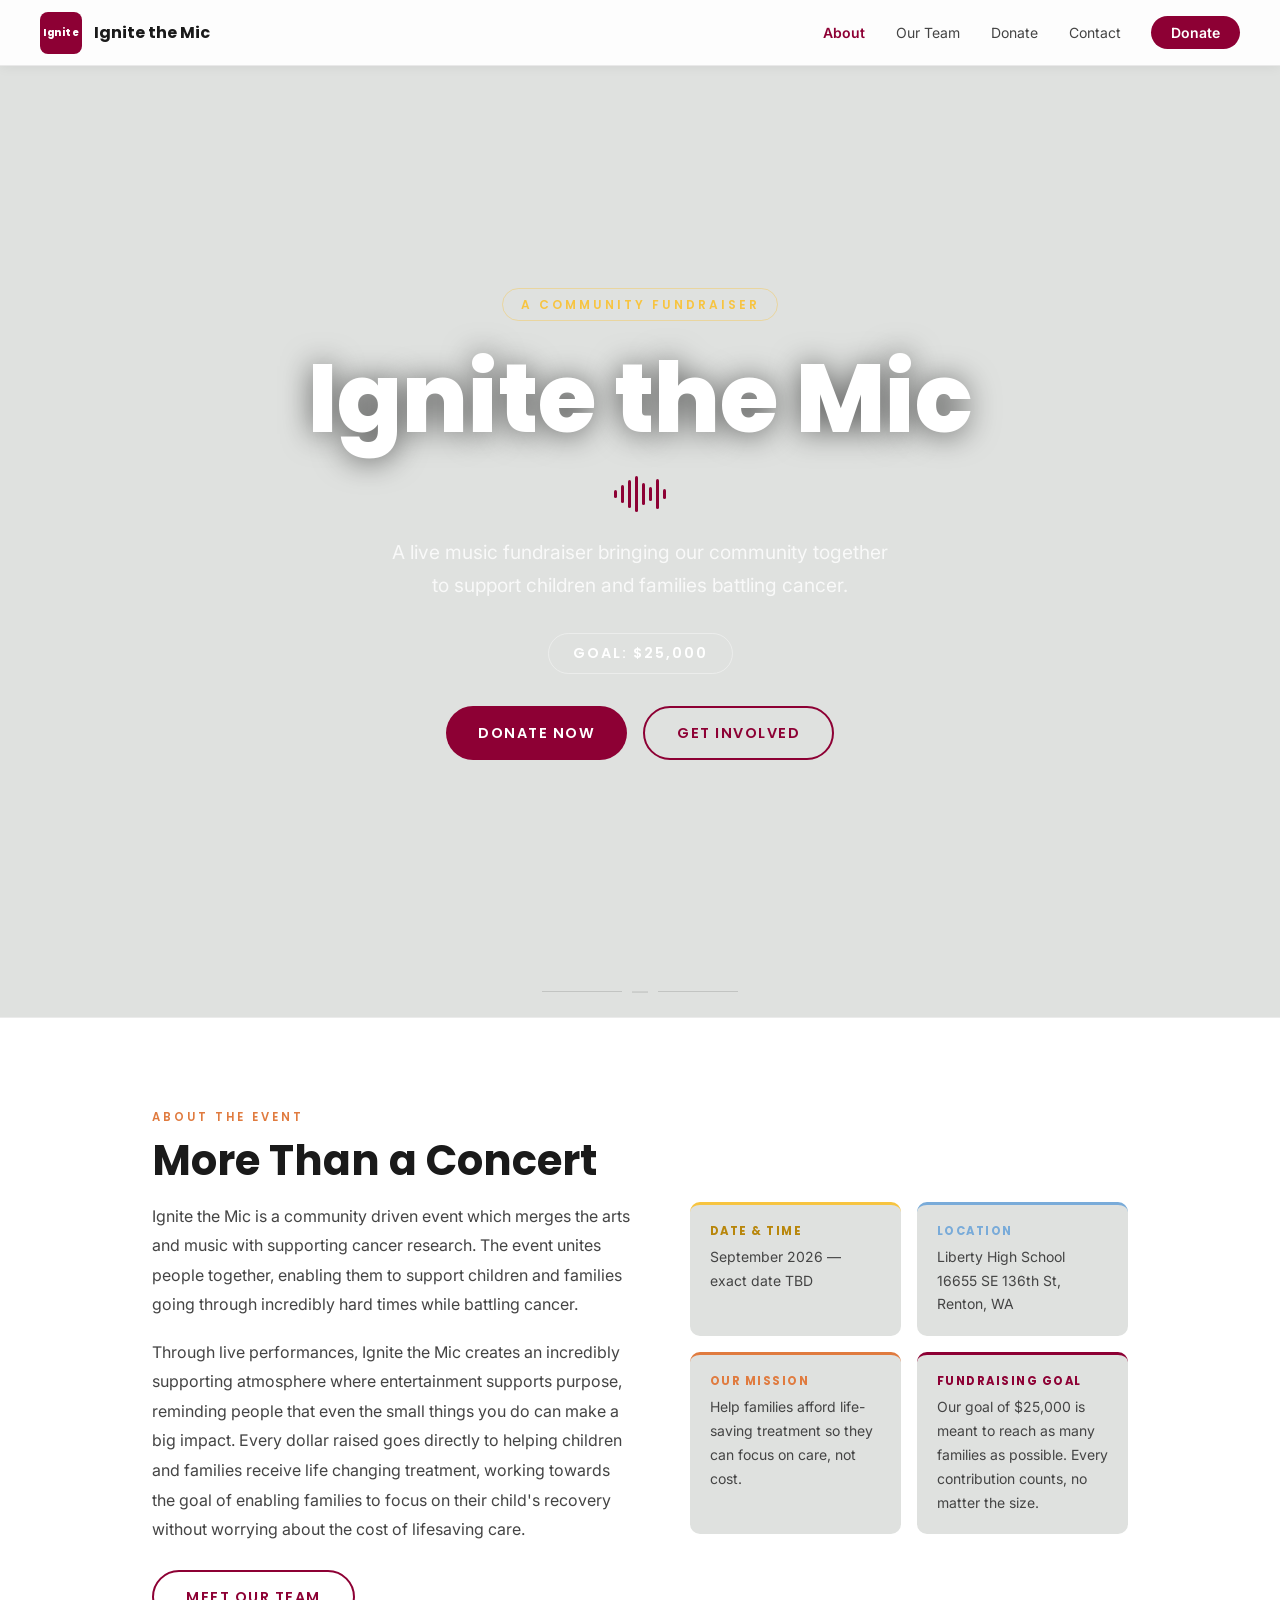
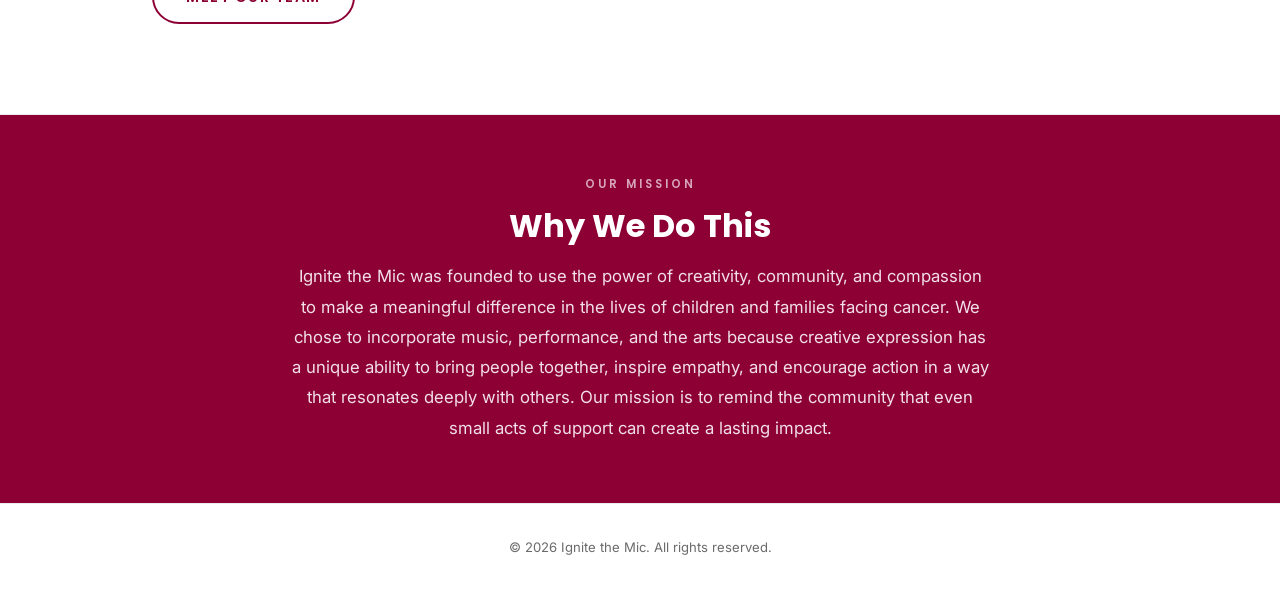
==== index.html @ 47c32784 "new index.html" ====
<!DOCTYPE html>
<html lang="en">
<head>
  <meta charset="UTF-8" />
  <meta name="viewport" content="width=device-width, initial-scale=1.0" />
  <title>Ignite the Mic — A Fundraiser for St. Jude</title>
  <link href="https://fonts.googleapis.com/css2?family=Poppins:wght@400;600;700;800&family=Inter:wght@400;500;600&display=swap" rel="stylesheet" />
  <link rel="stylesheet" href="shared.css" />
  <style>
    #hero {
      position: relative;
      min-height: 100vh;
      display: flex;
      flex-direction: column;
      align-items: center;
      justify-content: center;
      text-align: center;
      padding: 6rem 2rem 5rem;
      overflow: hidden;
    }

    .hero-bg {
      position: absolute;
      inset: 0;
      background:
        linear-gradient(to bottom, rgba(0,0,0,0.52) 0%, rgba(141,0,52,0.15) 50%, rgba(0,0,0,0.88) 100%),
        url('https://images.unsplash.com/photo-1501281668745-f7f57925c3b4?w=1600&q=80') center/cover no-repeat;
      z-index: 0;
    }

    #hero > * { position: relative; z-index: 1; }

    .hero-eyebrow {
      font-size: 0.75rem;
      letter-spacing: 3px;
      text-transform: uppercase;
      color: var(--yellow);
      font-family: 'Poppins', sans-serif;
      font-weight: 600;
      margin-bottom: 1.2rem;
      border: 1px solid rgba(247,196,64,0.4);
      padding: 0.35rem 1.1rem;
      border-radius: 999px;
      display: inline-block;
    }

    #hero h1 {
      font-size: clamp(3rem, 9vw, 6rem);
      font-weight: 800;
      color: #fff;
      margin-bottom: 0.75rem;
      text-shadow: 0 2px 30px rgba(0,0,0,0.6);
    }

    .hero-soundwave {
      display: flex;
      align-items: center;
      justify-content: center;
      gap: 4px;
      margin: 0.5rem auto 1.5rem;
    }

    .hero-soundwave span {
      display: inline-block;
      width: 3px;
      border-radius: 999px;
      background: var(--red);
      animation: wave 1.3s ease-in-out infinite;
    }

    .hero-soundwave span:nth-child(1) { height: 8px; animation-delay: 0s; }
    .hero-soundwave span:nth-child(2) { height: 18px; animation-delay: 0.1s; }
    .hero-soundwave span:nth-child(3) { height: 28px; animation-delay: 0.2s; }
    .hero-soundwave span:nth-child(4) { height: 36px; animation-delay: 0.3s; }
    .hero-soundwave span:nth-child(5) { height: 22px; animation-delay: 0.4s; }
    .hero-soundwave span:nth-child(6) { height: 14px; animation-delay: 0.5s; }
    .hero-soundwave span:nth-child(7) { height: 30px; animation-delay: 0.6s; }
    .hero-soundwave span:nth-child(8) { height: 10px; animation-delay: 0.7s; }

    @keyframes wave {
      0%, 100% { transform: scaleY(1); opacity: 0.6; }
      50% { transform: scaleY(1.7); opacity: 1; }
    }

    .hero-tagline {
      font-size: clamp(1rem, 2.5vw, 1.2rem);
      color: rgba(255,255,255,0.8);
      margin-bottom: 2rem;
      max-width: 500px;
    }

    .hero-goal {
      display: inline-block;
      border: 1.5px solid rgba(255,255,255,0.4);
      color: #fff;
      padding: 0.45rem 1.5rem;
      border-radius: 999px;
      font-size: 0.9rem;
      letter-spacing: 2px;
      text-transform: uppercase;
      font-family: 'Poppins', sans-serif;
      font-weight: 600;
      margin-bottom: 2rem;
    }

    .hero-btns { display: flex; gap: 1rem; justify-content: center; flex-wrap: wrap; }

    /*about section with quic info*/
    #about-wrap {
      background: var(--white);
      border-top: 1px solid var(--card-border);
      border-bottom: 1px solid var(--card-border);
    }

    .about-body {
      display: grid;
      grid-template-columns: 1.1fr 1fr;
      gap: 3.5rem;
      align-items: start;
    }

    .about-text p { color: var(--mid-text); margin-bottom: 1.1rem; line-height: 1.85; }

    .about-cards { display: grid; grid-template-columns: 1fr 1fr; gap: 1rem; }

    .about-card {
      background: var(--grey);
      border-radius: 10px;
      padding: 1.25rem;
      border-top: 3px solid transparent;
      transition: transform 0.2s, box-shadow 0.2s;
    }

    .about-card:hover { transform: translateY(-2px); box-shadow: 0 4px 16px rgba(0,0,0,0.08); }
    .about-card:nth-child(1) { border-top-color: var(--yellow); }
    .about-card:nth-child(2) { border-top-color: var(--blue); }
    .about-card:nth-child(3) { border-top-color: var(--orange); }
    .about-card:nth-child(4) { border-top-color: var(--red); }

    .about-card h3 {
      font-size: 0.72rem;
      text-transform: uppercase;
      letter-spacing: 1.5px;
      margin-bottom: 0.4rem;
      font-family: 'Poppins', sans-serif;
    }

    .about-card:nth-child(1) h3 { color: #b8860b; }
    .about-card:nth-child(2) h3 { color: var(--blue); }
    .about-card:nth-child(3) h3 { color: var(--orange); }
    .about-card:nth-child(4) h3 { color: var(--red); }
    .about-card p { font-size: 0.875rem; color: var(--mid-text); margin: 0; }

    /*quick part with mission*/
    .mission-strip {
      background: var(--red);
      padding: 60px 2rem;
      text-align: center;
    }

    .mission-strip-inner { max-width: 700px; margin: 0 auto; }
    .mission-strip .label { color: rgba(255,255,255,0.65); margin-bottom: 0.75rem; display: block; font-size: 0.72rem; letter-spacing: 3px; text-transform: uppercase; font-family: 'Poppins', sans-serif; font-weight: 600; }
    .mission-strip h2 { color: #fff; font-size: clamp(1.5rem, 3vw, 2rem); margin-bottom: 1rem; }
    .mission-strip p { color: rgba(255,255,255,0.88); font-size: 1.05rem; line-height: 1.8; margin: 0; }

    @media (max-width: 768px) {
      .about-body { grid-template-columns: 1fr; }
      .about-cards { grid-template-columns: 1fr 1fr; }
    }

    @media (prefers-reduced-motion: reduce) {
      .hero-soundwave span { animation: none; }
    }
</style>
</head>
<body>
  <nav>
    <a href="index.html" class="nav-brand">
      <div class="nav-logo-box">Ignite</div>
      <span class="nav-name">Ignite the Mic</span>
    </a>
    <ul class="nav-links">
      <li><a href="index.html" class="active">About</a></li>
      <li><a href="team.html">Our Team</a></li>
      <li><a href="donate.html">Donate</a></li>
      <li><a href="contact.html">Contact</a></li>
      <li><a href="donate.html" class="nav-donate-btn">Donate</a></li>
    </ul>
  </nav>

  <main>
    <section id="hero">
      <div class="hero-bg"></div>
      <div class="hero-eyebrow">A Community Fundraiser</div>
      <h1>Ignite the Mic</h1>
      <div class="hero-soundwave" aria-hidden="true">
        <span></span><span></span><span></span><span></span><span></span><span></span><span></span><span></span>
      </div>
      <p class="hero-tagline">A live music fundraiser bringing our community together to support children and families battling cancer.</p>
      <div class="hero-goal">Goal: $25,000</div>
      <div class="hero-btns">
        <a href="donate.html" class="btn">Donate Now</a>
        <a href="contact.html" class="btn btn-outline">Get Involved</a>
      </div>
    </section>

    <div class="ornament">—</div>

    <div id="about-wrap">
      <div class="section" id="about">
        <div class="section-label" style="color:var(--orange)">About the Event</div>
        <h2>More Than a Concert</h2>
        <div class="about-body">
          <div class="about-text">
            <p>Ignite the Mic is a community driven event which merges the arts and music with supporting cancer research. The event unites people together, enabling them to support children and families going through incredibly hard times while battling cancer.</p>
            <p>Through live performances, Ignite the Mic creates an incredibly supporting atmosphere where entertainment supports purpose, reminding people that even the small things you do can make a big impact. Every dollar raised goes directly to helping children and families receive life changing treatment, working towards the goal of enabling families to focus on their child's recovery without worrying about the cost of lifesaving care.</p>
            <a href="team.html" class="btn btn-outline" style="margin-top:0.5rem">Meet Our Team</a>
          </div>
          <div class="about-cards">
            <div class="about-card">
              <h3>Date &amp; Time</h3>
              <p>September 2026 — exact date TBD</p>
            </div>
            <div class="about-card">
              <h3>Location</h3>
              <p>Liberty High School<br>16655 SE 136th St, Renton, WA</p>
            </div>
            <div class="about-card">
              <h3>Our Mission</h3>
              <p>Help families afford life-saving treatment so they can focus on care, not cost.</p>
            </div>
            <div class="about-card">
              <h3>Fundraising Goal</h3>
              <p>Our goal of $25,000 is meant to reach as many families as possible. Every contribution counts, no matter the size.</p>
            </div>
          </div>
        </div>
      </div>
    </div>

    <div class="mission-strip">
      <div class="mission-strip-inner">
        <span class="label">Our Mission</span>
        <h2>Why We Do This</h2>
        <p>Ignite the Mic was founded to use the power of creativity, community, and compassion to make a meaningful difference in the lives of children and families facing cancer. We chose to incorporate music, performance, and the arts because creative expression has a unique ability to bring people together, inspire empathy, and encourage action in a way that resonates deeply with others. Our mission is to remind the community that even small acts of support can create a lasting impact.</p>
      </div>
    </div>
  </main>

  <footer>
    <p>&copy; 2026 Ignite the Mic. All rights reserved.</p>
  </footer>
</body>
</html>
---- shared.css ----
*, *::before, *::after { box-sizing: border-box; margin: 0; padding: 0; }

:root {
  --red: #8D0034;
  --red-light: #a8003e;
  --orange: #E07B3F;
  --yellow: #F7C440;
  --blue: #79ABD9;
  --grey: #DFE1DF;
  --grey-dark: #c8cac8;
  --grey-darker: #b0b2b0;
  --white: #ffffff;
  --dark-text: #1a1a1a;
  --mid-text: #444444;
  --muted-text: #6b6b6b;
  --card-bg: #ffffff;
  --card-border: rgba(0,0,0,0.08);
  --section-alt: #f0f1f0;
}

html { scroll-behavior: smooth; }

body {
  font-family: 'Inter', sans-serif;
  font-size: 16px;
  line-height: 1.7;
  color: var(--dark-text);
  background: var(--grey);
  min-height: 100vh;
  display: flex;
  flex-direction: column;
}

main { flex: 1; }

a { color: inherit; text-decoration: none; }

h1, h2, h3, h4 {
  font-family: 'Poppins', sans-serif;
  font-weight: 700;
  line-height: 1.2;
  color: var(--dark-text);
}

/* this is for the navigation menu*/
nav {
  position: sticky;
  top: 0;
  z-index: 200;
  background: rgba(255,255,255,0.92);
  backdrop-filter: blur(12px);
  border-bottom: 1px solid var(--card-border);
  padding: 0 2.5rem;
  display: flex;
  align-items: center;
  justify-content: space-between;
  height: 66px;
  box-shadow: 0 1px 12px rgba(0,0,0,0.06);
}

.nav-brand {
  display: flex;
  align-items: center;
  gap: 0.75rem;
  text-decoration: none;
}

.nav-logo-box {
  background: var(--red);
  width: 42px;
  height: 42px;
  border-radius: 8px;
  display: flex;
  align-items: center;
  justify-content: center;
  font-family: 'Poppins', sans-serif;
  font-weight: 800;
  font-size: 0.6rem;
  color: #fff;
  letter-spacing: 0.5px;
  text-align: center;
  line-height: 1.2;
  flex-shrink: 0;
}

.nav-name {
  font-family: 'Poppins', sans-serif;
  font-weight: 700;
  font-size: 1rem;
  color: var(--dark-text);
}

.nav-links {
  list-style: none;
  display: flex;
  align-items: center;
  gap: 0.25rem;
}

.nav-links a {
  font-size: 0.875rem;
  color: var(--mid-text);
  padding: 0.4rem 0.85rem;
  border-radius: 6px;
  transition: color 0.2s, background 0.2s;
  font-family: 'Inter', sans-serif;
}

.nav-links a:hover { color: var(--dark-text); background: rgba(0,0,0,0.05); }
.nav-links a.active { color: var(--red); font-weight: 600; }

.nav-donate-btn {
  background: var(--red) !important;
  color: #fff !important;
  padding: 0.5rem 1.25rem !important;
  border-radius: 999px !important;
  font-weight: 600 !important;
  margin-left: 0.75rem;
  transition: background 0.2s, box-shadow 0.2s !important;
}

.nav-donate-btn:hover {
  background: var(--red-light) !important;
  box-shadow: 0 4px 16px rgba(141,0,52,0.3) !important;
  color: #fff !important;
}

/* ── ORNAMENT ── */
.ornament {
  display: flex;
  align-items: center;
  justify-content: center;
  gap: 0.6rem;
  padding: 0.75rem 0;
  color: var(--grey-darker);
  font-size: 1rem;
  opacity: 0.6;
}

.ornament::before, .ornament::after {
  content: '';
  display: block;
  width: 80px;
  height: 1px;
  background: var(--grey-darker);
}

/*this is for each section*/
.section {
  padding: 90px 2rem;
  max-width: 1040px;
  margin: 0 auto;
}

.section-label {
  font-size: 0.72rem;
  letter-spacing: 3px;
  text-transform: uppercase;
  font-family: 'Poppins', sans-serif;
  font-weight: 600;
  margin-bottom: 0.5rem;
}

.section h2 {
  font-size: clamp(1.9rem, 4vw, 2.6rem);
  color: var(--dark-text);
  margin-bottom: 1rem;
}

.section > p {
  color: var(--muted-text);
  max-width: 660px;
  margin-bottom: 2.5rem;
}

/*for el buttons*/
.btn {
  display: inline-flex;
  align-items: center;
  justify-content: center;
  gap: 0.5rem;
  padding: 0.8rem 2rem;
  background: var(--red);
  color: #fff;
  font-family: 'Poppins', sans-serif;
  font-size: 0.9rem;
  font-weight: 600;
  border: none;
  border-radius: 999px;
  cursor: pointer;
  transition: background 0.2s, box-shadow 0.2s, color 0.2s;
  text-transform: uppercase;
  letter-spacing: 1.5px;
  text-decoration: none;
}

.btn:hover {
  background: var(--red-light);
  box-shadow: 0 4px 20px rgba(141,0,52,0.35);
  color: #fff;
}

.btn-outline {
  background: transparent;
  border: 2px solid var(--red);
  color: var(--red);
}

.btn-outline:hover {
  background: var(--red);
  color: #fff;
}

.btn-orange { background: var(--orange); }
.btn-orange:hover { background: #c96a30; box-shadow: 0 4px 16px rgba(224,123,63,0.35); }

/*foot*/
footer {
  text-align: center;
  padding: 2rem;
  font-size: 0.82rem;
  color: var(--muted-text);
  border-top: 1px solid var(--card-border);
  background: var(--white);
}

/*non-home pages*/
.page-hero {
  padding: 70px 2rem 60px;
  text-align: center;
  border-bottom: 1px solid var(--card-border);
  background: var(--white);
  position: relative;
  overflow: hidden;
}

.page-hero::before {
  content: '';
  position: absolute;
  inset: 0;
  background: radial-gradient(ellipse at 50% 0%, rgba(141,0,52,0.06) 0%, transparent 70%);
  pointer-events: none;
}

.page-hero h1 {
  font-size: clamp(2rem, 5vw, 3.2rem);
  color: var(--dark-text);
  margin-bottom: 0.6rem;
  position: relative;
}

.page-hero p {
  color: var(--muted-text);
  font-size: 1.05rem;
  position: relative;
}

/*nav when used*/
@media (max-width: 768px) {
  nav { padding: 0 1.25rem; }
  .nav-links li:not(:last-child):not(:nth-last-child(2)) { display: none; }
  .section { padding: 60px 1.25rem; }
}
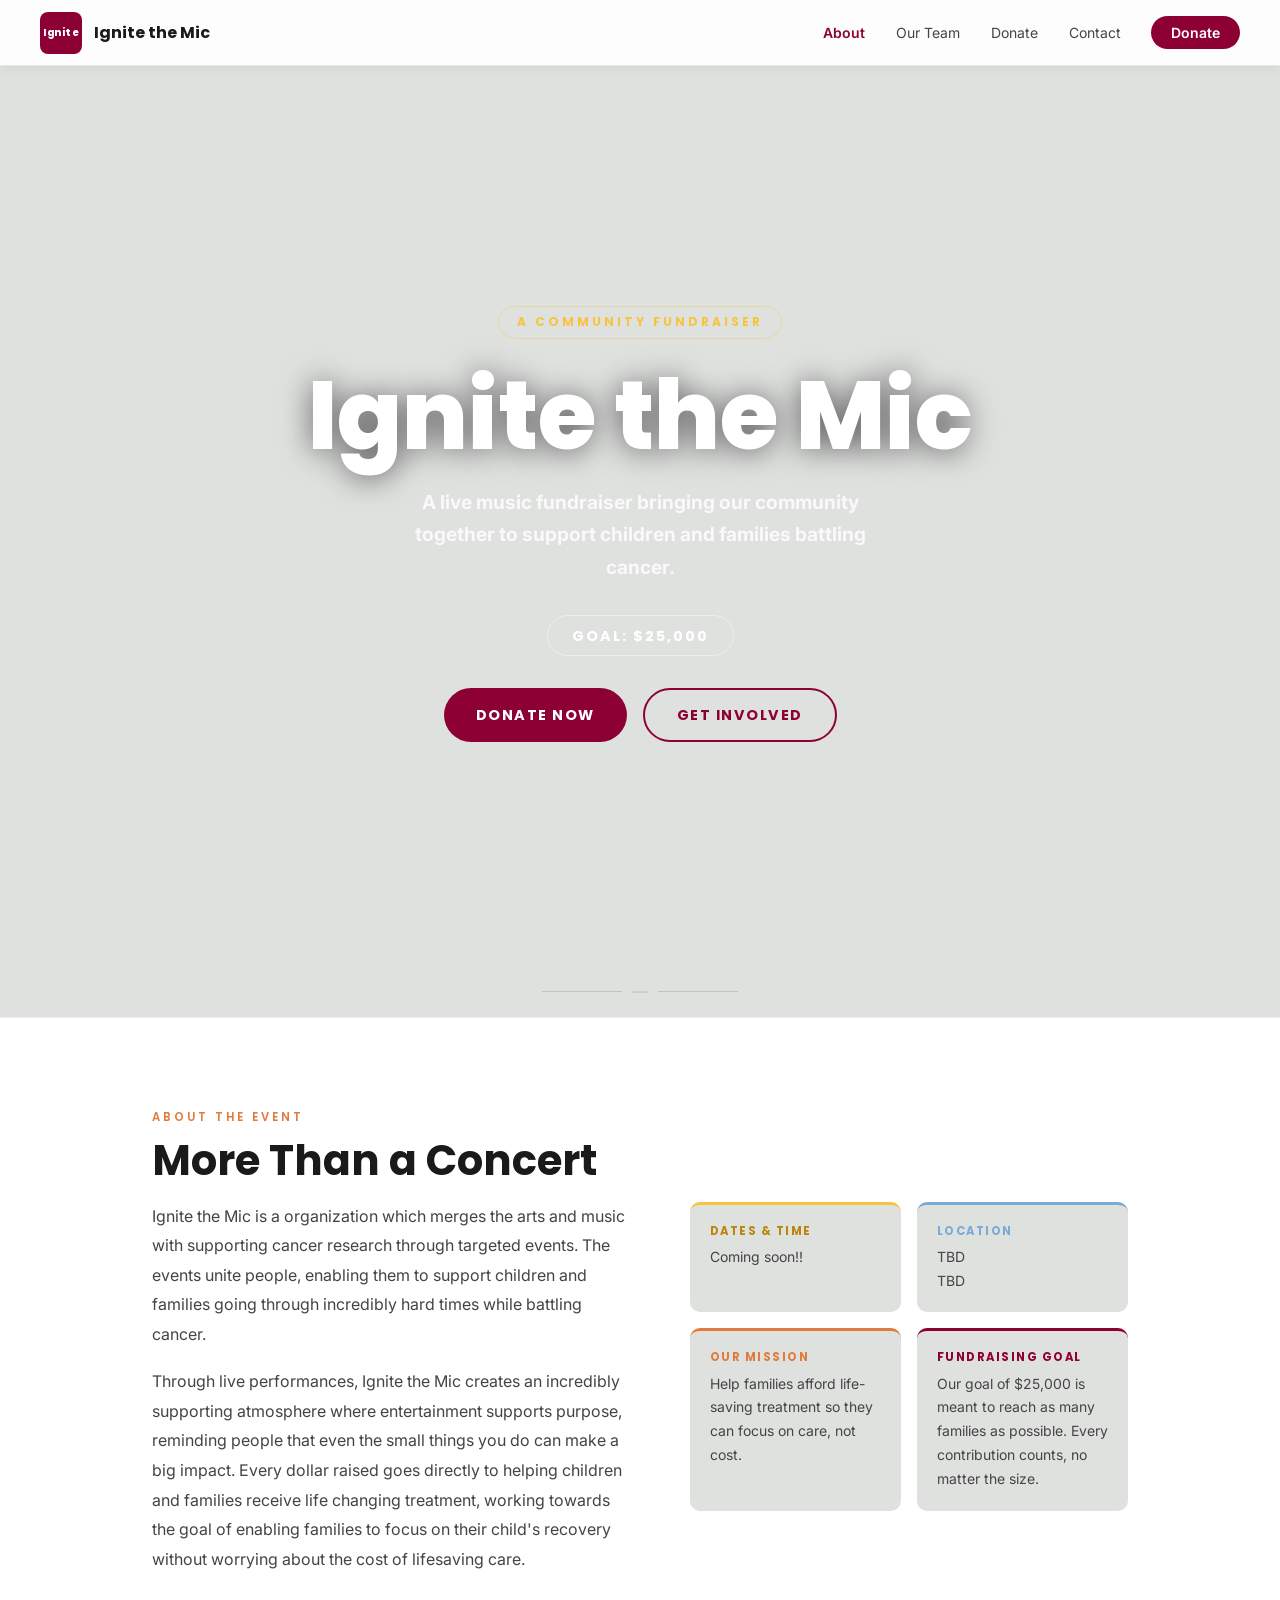
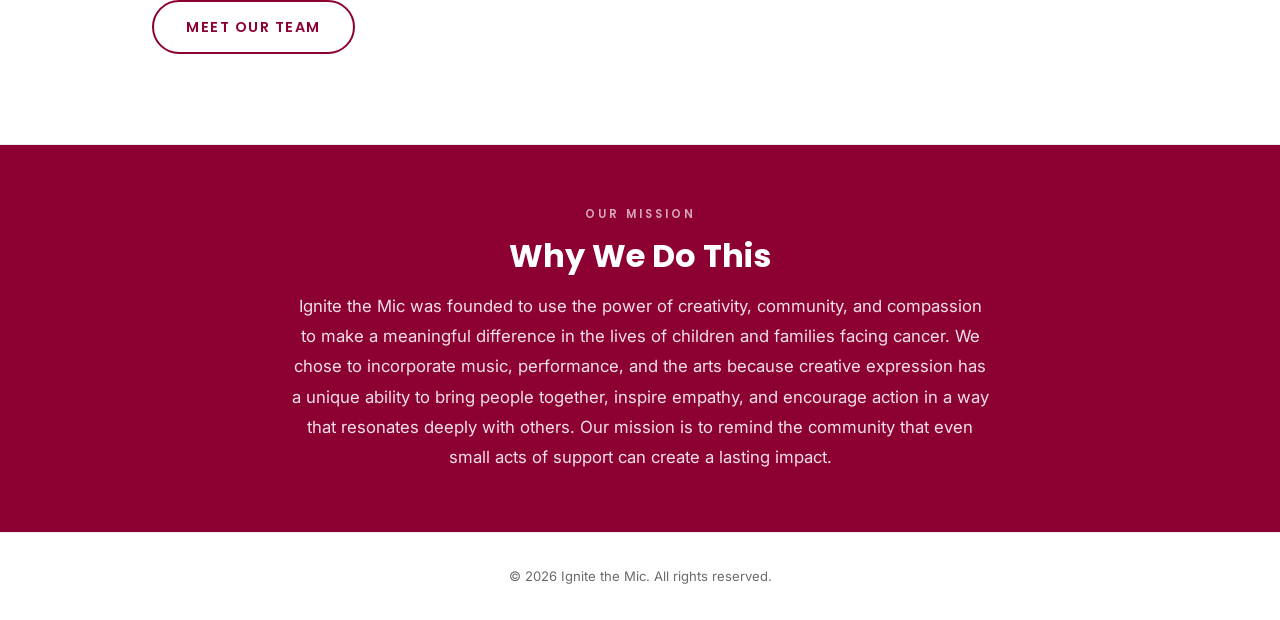
==== commit 3026a5b1: "Update index.html" ====
--- a/index.html
+++ b/index.html
@@ -52,36 +52,6 @@
       text-shadow: 0 2px 30px rgba(0,0,0,0.6);
     }
 
-    .hero-soundwave {
-      display: flex;
-      align-items: center;
-      justify-content: center;
-      gap: 4px;
-      margin: 0.5rem auto 1.5rem;
-    }
-
-    .hero-soundwave span {
-      display: inline-block;
-      width: 3px;
-      border-radius: 999px;
-      background: var(--red);
-      animation: wave 1.3s ease-in-out infinite;
-    }
-
-    .hero-soundwave span:nth-child(1) { height: 8px; animation-delay: 0s; }
-    .hero-soundwave span:nth-child(2) { height: 18px; animation-delay: 0.1s; }
-    .hero-soundwave span:nth-child(3) { height: 28px; animation-delay: 0.2s; }
-    .hero-soundwave span:nth-child(4) { height: 36px; animation-delay: 0.3s; }
-    .hero-soundwave span:nth-child(5) { height: 22px; animation-delay: 0.4s; }
-    .hero-soundwave span:nth-child(6) { height: 14px; animation-delay: 0.5s; }
-    .hero-soundwave span:nth-child(7) { height: 30px; animation-delay: 0.6s; }
-    .hero-soundwave span:nth-child(8) { height: 10px; animation-delay: 0.7s; }
-
-    @keyframes wave {
-      0%, 100% { transform: scaleY(1); opacity: 0.6; }
-      50% { transform: scaleY(1.7); opacity: 1; }
-    }
-
     .hero-tagline {
       font-size: clamp(1rem, 2.5vw, 1.2rem);
       color: rgba(255,255,255,0.8);
@@ -168,9 +138,7 @@
       .about-cards { grid-template-columns: 1fr 1fr; }
     }
 
-    @media (prefers-reduced-motion: reduce) {
-      .hero-soundwave span { animation: none; }
-    }
+  
 </style>
 </head>
 <body>
@@ -191,16 +159,16 @@
   <main>
     <section id="hero">
       <div class="hero-bg"></div>
-      <div class="hero-eyebrow">A Community Fundraiser</div>
+      <div class="hero-eyebrow"><strong>A Community Fundraiser</strong></div>
       <h1>Ignite the Mic</h1>
       <div class="hero-soundwave" aria-hidden="true">
         <span></span><span></span><span></span><span></span><span></span><span></span><span></span><span></span>
       </div>
-      <p class="hero-tagline">A live music fundraiser bringing our community together to support children and families battling cancer.</p>
-      <div class="hero-goal">Goal: $25,000</div>
+      <p class="hero-tagline"><strong>A live music fundraiser bringing our community together to support children and families battling cancer.</strong></p>
+      <div class="hero-goal"><strong>Goal: $25,000</strong></div>
       <div class="hero-btns">
-        <a href="donate.html" class="btn">Donate Now</a>
-        <a href="contact.html" class="btn btn-outline">Get Involved</a>
+        <a href="donate.html" class="btn"><strong>Donate Now</strong></a>
+        <a href="contact.html" class="btn btn-outline"><strong>Get Involved</strong></a>
       </div>
     </section>
 
@@ -212,18 +180,18 @@
         <h2>More Than a Concert</h2>
         <div class="about-body">
           <div class="about-text">
-            <p>Ignite the Mic is a community driven event which merges the arts and music with supporting cancer research. The event unites people together, enabling them to support children and families going through incredibly hard times while battling cancer.</p>
+            <p>Ignite the Mic is a organization which merges the arts and music with supporting cancer research through targeted events. The events unite people, enabling them to support children and families going through incredibly hard times while battling cancer.</p>
             <p>Through live performances, Ignite the Mic creates an incredibly supporting atmosphere where entertainment supports purpose, reminding people that even the small things you do can make a big impact. Every dollar raised goes directly to helping children and families receive life changing treatment, working towards the goal of enabling families to focus on their child's recovery without worrying about the cost of lifesaving care.</p>
             <a href="team.html" class="btn btn-outline" style="margin-top:0.5rem">Meet Our Team</a>
           </div>
           <div class="about-cards">
             <div class="about-card">
-              <h3>Date &amp; Time</h3>
-              <p>September 2026 — exact date TBD</p>
+              <h3>Dates &amp; Time</h3>
+              <p>Coming soon!!</p>
             </div>
             <div class="about-card">
               <h3>Location</h3>
-              <p>Liberty High School<br>16655 SE 136th St, Renton, WA</p>
+              <p>TBD<br>TBD</p>
             </div>
             <div class="about-card">
               <h3>Our Mission</h3>
